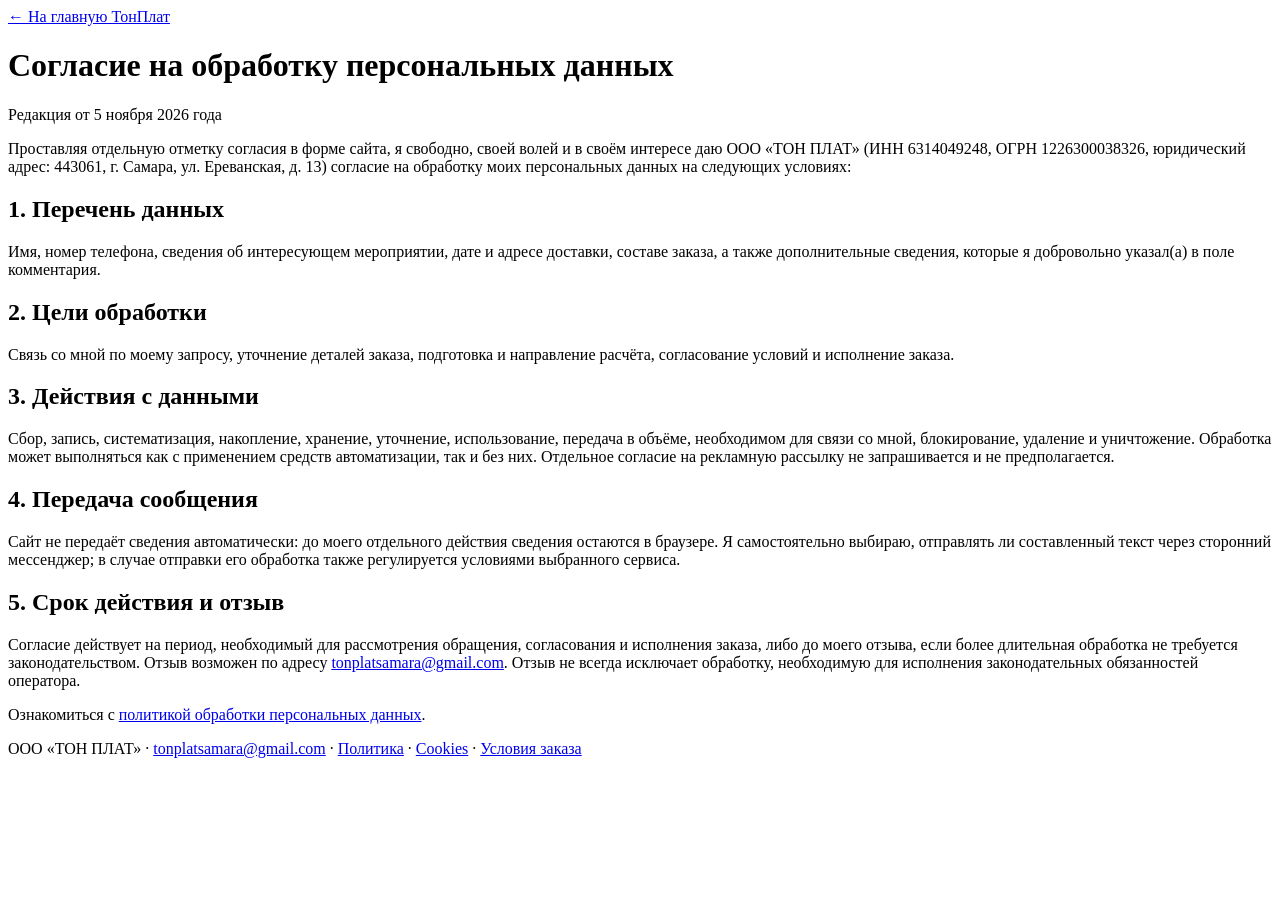
==== consent.html @ 61d186a9 "Add files via upload" ====
<!doctype html><html lang="ru"><head><meta charset="utf-8"><meta name="viewport" content="width=device-width,initial-scale=1"><meta name="robots" content="index,follow"><meta name="referrer" content="no-referrer"><meta name="theme-color" content="#FAF7F2"><meta http-equiv="Content-Security-Policy" content="default-src 'self'; base-uri 'self'; object-src 'none'; script-src 'none'; style-src 'self'; img-src 'self'; font-src 'self'; connect-src 'none'; frame-src 'none'; form-action 'none'; upgrade-insecure-requests"><link rel="icon" href="./favicon.png"><link rel="stylesheet" href="./legal.css"><title>Согласие на обработку персональных данных — ТонПлат</title></head><body class="legal-page"><header class="legal-top"><a href="./index.html">← На главную ТонПлат</a></header><main class="legal-card"><h1>Согласие на обработку персональных данных</h1><p class="legal-note">Редакция от 5 ноября 2026 года</p>
<p>Проставляя отдельную отметку согласия в форме сайта, я свободно, своей волей и в своём интересе даю ООО «ТОН ПЛАТ» (ИНН 6314049248, ОГРН 1226300038326, юридический адрес: 443061, г. Самара, ул. Ереванская, д. 13) согласие на обработку моих персональных данных на следующих условиях:</p>
<h2>1. Перечень данных</h2>
<p>Имя, номер телефона, сведения об интересующем мероприятии, дате и адресе доставки, составе заказа, а также дополнительные сведения, которые я добровольно указал(а) в поле комментария.</p>
<h2>2. Цели обработки</h2>
<p>Связь со мной по моему запросу, уточнение деталей заказа, подготовка и направление расчёта, согласование условий и исполнение заказа.</p>
<h2>3. Действия с данными</h2>
<p>Сбор, запись, систематизация, накопление, хранение, уточнение, использование, передача в объёме, необходимом для связи со мной, блокирование, удаление и уничтожение. Обработка может выполняться как с применением средств автоматизации, так и без них. Отдельное согласие на рекламную рассылку не запрашивается и не предполагается.</p>
<h2>4. Передача сообщения</h2>
<p>Сайт не передаёт сведения автоматически: до моего отдельного действия сведения остаются в браузере. Я самостоятельно выбираю, отправлять ли составленный текст через сторонний мессенджер; в случае отправки его обработка также регулируется условиями выбранного сервиса.</p>
<h2>5. Срок действия и отзыв</h2>
<p>Согласие действует на период, необходимый для рассмотрения обращения, согласования и исполнения заказа, либо до моего отзыва, если более длительная обработка не требуется законодательством. Отзыв возможен по адресу <a href="mailto:tonplatsamara@gmail.com">tonplatsamara@gmail.com</a>. Отзыв не всегда исключает обработку, необходимую для исполнения законодательных обязанностей оператора.</p>
<p>Ознакомиться с <a href="./privacy.html">политикой обработки персональных данных</a>.</p>
</main><footer class="legal-footer">ООО «ТОН ПЛАТ» · <a href="mailto:tonplatsamara@gmail.com">tonplatsamara@gmail.com</a> · <a href="./privacy.html">Политика</a> · <a href="./cookies.html">Cookies</a> · <a href="./terms.html">Условия заказа</a></footer></body></html>
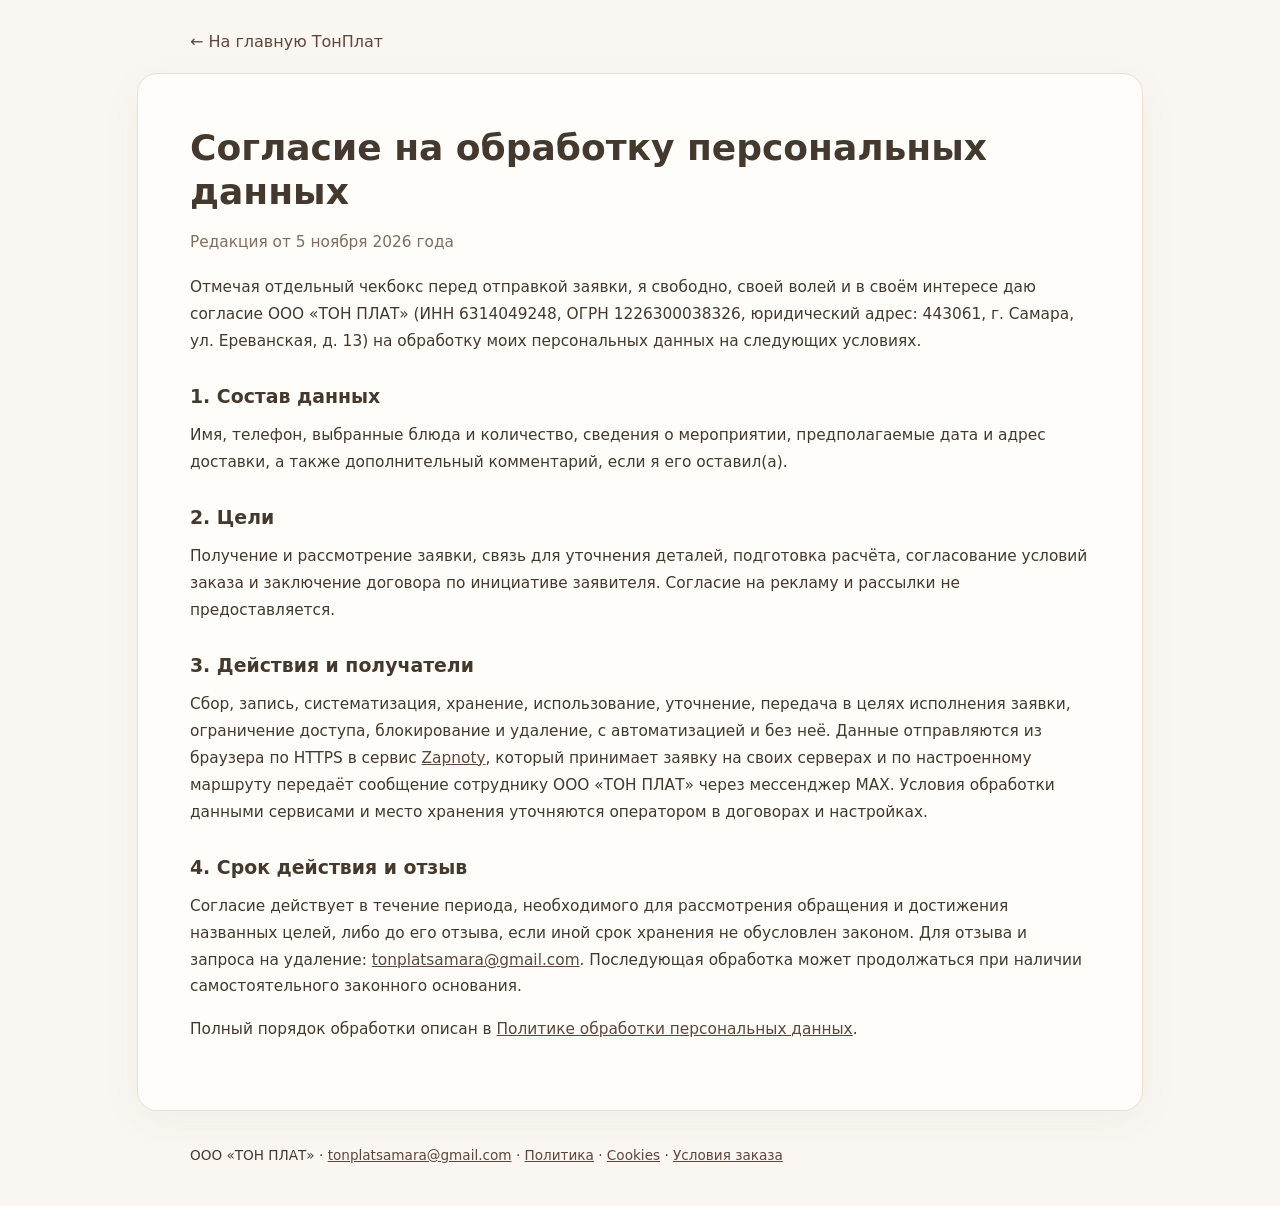
==== commit 0e41273d: "Add files via upload" ====
--- a/consent.html
+++ b/consent.html
@@ -1,14 +1,13 @@
-<!doctype html><html lang="ru"><head><meta charset="utf-8"><meta name="viewport" content="width=device-width,initial-scale=1"><meta name="robots" content="index,follow"><meta name="referrer" content="no-referrer"><meta name="theme-color" content="#FAF7F2"><meta http-equiv="Content-Security-Policy" content="default-src 'self'; base-uri 'self'; object-src 'none'; script-src 'none'; style-src 'self'; img-src 'self'; font-src 'self'; connect-src 'none'; frame-src 'none'; form-action 'none'; upgrade-insecure-requests"><link rel="icon" href="./favicon.png"><link rel="stylesheet" href="./legal.css"><title>Согласие на обработку персональных данных — ТонПлат</title></head><body class="legal-page"><header class="legal-top"><a href="./index.html">← На главную ТонПлат</a></header><main class="legal-card"><h1>Согласие на обработку персональных данных</h1><p class="legal-note">Редакция от 5 ноября 2026 года</p>
-<p>Проставляя отдельную отметку согласия в форме сайта, я свободно, своей волей и в своём интересе даю ООО «ТОН ПЛАТ» (ИНН 6314049248, ОГРН 1226300038326, юридический адрес: 443061, г. Самара, ул. Ереванская, д. 13) согласие на обработку моих персональных данных на следующих условиях:</p>
-<h2>1. Перечень данных</h2>
-<p>Имя, номер телефона, сведения об интересующем мероприятии, дате и адресе доставки, составе заказа, а также дополнительные сведения, которые я добровольно указал(а) в поле комментария.</p>
-<h2>2. Цели обработки</h2>
-<p>Связь со мной по моему запросу, уточнение деталей заказа, подготовка и направление расчёта, согласование условий и исполнение заказа.</p>
-<h2>3. Действия с данными</h2>
-<p>Сбор, запись, систематизация, накопление, хранение, уточнение, использование, передача в объёме, необходимом для связи со мной, блокирование, удаление и уничтожение. Обработка может выполняться как с применением средств автоматизации, так и без них. Отдельное согласие на рекламную рассылку не запрашивается и не предполагается.</p>
-<h2>4. Передача сообщения</h2>
-<p>Сайт не передаёт сведения автоматически: до моего отдельного действия сведения остаются в браузере. Я самостоятельно выбираю, отправлять ли составленный текст через сторонний мессенджер; в случае отправки его обработка также регулируется условиями выбранного сервиса.</p>
-<h2>5. Срок действия и отзыв</h2>
-<p>Согласие действует на период, необходимый для рассмотрения обращения, согласования и исполнения заказа, либо до моего отзыва, если более длительная обработка не требуется законодательством. Отзыв возможен по адресу <a href="mailto:tonplatsamara@gmail.com">tonplatsamara@gmail.com</a>. Отзыв не всегда исключает обработку, необходимую для исполнения законодательных обязанностей оператора.</p>
-<p>Ознакомиться с <a href="./privacy.html">политикой обработки персональных данных</a>.</p>
+<!DOCTYPE html>
+<html lang="ru"><head><meta charset="utf-8"/><meta content="width=device-width,initial-scale=1" name="viewport"/><meta content="index,follow" name="robots"/><meta content="no-referrer" name="referrer"/><meta content="#FAF7F2" name="theme-color"/><meta content="default-src 'self'; base-uri 'self'; object-src 'none'; script-src 'none'; style-src 'self'; img-src 'self'; font-src 'self'; connect-src 'none'; frame-src 'none'; form-action 'none'; upgrade-insecure-requests" http-equiv="Content-Security-Policy"/><link href="./favicon.png" rel="icon"/><link href="./legal.css" rel="stylesheet"/><title>Согласие на обработку персональных данных — ТонПлат</title></head><body class="legal-page"><header class="legal-top"><a href="./index.html">← На главную ТонПлат</a></header><main class="legal-card"><h1>Согласие на обработку персональных данных</h1><p class="legal-note">Редакция от 5 ноября 2026 года</p>
+<p>Отмечая отдельный чекбокс перед отправкой заявки, я свободно, своей волей и в своём интересе даю согласие ООО «ТОН ПЛАТ» (ИНН 6314049248, ОГРН 1226300038326, юридический адрес: 443061, г. Самара, ул. Ереванская, д. 13) на обработку моих персональных данных на следующих условиях.</p>
+<h2>1. Состав данных</h2>
+<p>Имя, телефон, выбранные блюда и количество, сведения о мероприятии, предполагаемые дата и адрес доставки, а также дополнительный комментарий, если я его оставил(а).</p>
+<h2>2. Цели</h2>
+<p>Получение и рассмотрение заявки, связь для уточнения деталей, подготовка расчёта, согласование условий заказа и заключение договора по инициативе заявителя. Согласие на рекламу и рассылки не предоставляется.</p>
+<h2>3. Действия и получатели</h2>
+<p>Сбор, запись, систематизация, хранение, использование, уточнение, передача в целях исполнения заявки, ограничение доступа, блокирование и удаление, с автоматизацией и без неё. Данные отправляются из браузера по HTTPS в сервис <a href="https://zapnoty.ru/">Zapnoty</a>, который принимает заявку на своих серверах и по настроенному маршруту передаёт сообщение сотруднику ООО «ТОН ПЛАТ» через мессенджер MAX. Условия обработки данными сервисами и место хранения уточняются оператором в договорах и настройках.</p>
+<h2>4. Срок действия и отзыв</h2>
+<p>Согласие действует в течение периода, необходимого для рассмотрения обращения и достижения названных целей, либо до его отзыва, если иной срок хранения не обусловлен законом. Для отзыва и запроса на удаление: <a href="mailto:tonplatsamara@gmail.com">tonplatsamara@gmail.com</a>. Последующая обработка может продолжаться при наличии самостоятельного законного основания.</p>
+<p>Полный порядок обработки описан в <a href="./privacy.html">Политике обработки персональных данных</a>.</p>
 </main><footer class="legal-footer">ООО «ТОН ПЛАТ» · <a href="mailto:tonplatsamara@gmail.com">tonplatsamara@gmail.com</a> · <a href="./privacy.html">Политика</a> · <a href="./cookies.html">Cookies</a> · <a href="./terms.html">Условия заказа</a></footer></body></html>
--- a/legal.css
+++ b/legal.css
@@ -0,0 +1,34 @@
+/* Лёгкие правовые блоки, без расширения подвала */
+.footer-bottom {display:block; padding-block:24px 28px; margin-block-start:32px; font-size: .82rem; line-height:1.55;}
+.footer-identity {display:flex; align-items:center; gap:6px 12px; flex-wrap:wrap;}
+.footer-identity strong {font-weight:700; color:var(--color-text-primary);}
+.footer-identity a, .footer-legal-links a {color:inherit; text-decoration:none;}
+.footer-identity a:hover, .footer-legal-links a:hover {text-decoration:underline;}
+.footer-legal-links {display:flex; gap:7px 20px; flex-wrap:wrap; padding-top:13px;}
+.footer-link-button {border:0; padding:0; font:inherit; color:inherit; background:none; cursor:pointer; text-decoration:underline; text-underline-offset:3px;}
+.privacy-form-consent {display:flex; gap:10px; align-items:flex-start; margin:12px 0 8px; font-size:.8rem; line-height:1.5; color:var(--color-text-secondary); cursor:pointer;}
+.privacy-form-consent input {width:18px; height:18px; margin:1px 0 0; flex-shrink:0; accent-color:var(--color-text-primary);}
+.privacy-form-consent a, .privacy-form-note a {color:var(--color-text-primary); text-underline-offset:2px;}
+.privacy-form-note {font-size:.77rem; color:var(--color-text-secondary); line-height:1.5; margin:0 0 12px;}
+.privacy-banner {position:fixed; z-index:1500; inset-inline:clamp(12px,3vw,36px); bottom:clamp(12px,3vw,24px); max-width:1050px; margin-inline:auto; background:#fffdfa; color:#43382c; border:1px solid #d9c8b9; border-radius:18px; padding:18px 20px; box-shadow:0 18px 60px rgba(36,27,22,.25); display:flex; gap:26px; align-items:center; justify-content:space-between;}
+.privacy-banner[hidden] {display:none!important;}
+.privacy-banner-content {min-width:0;}
+.privacy-banner-content strong {font-size:1rem;}
+.privacy-banner-content p {font-size:.82rem; line-height:1.55; margin:5px 0 4px;}
+.privacy-banner-content a {font-size:.81rem; color:#5d4e42; text-underline-offset:3px;}
+.privacy-banner-actions {display:flex; flex-wrap:wrap; gap:8px; flex-shrink:0;}
+.privacy-banner-actions .btn {white-space:nowrap; min-height:44px; font-size:.83rem;}
+@media(max-width:740px){.privacy-banner{display:block;padding:16px;max-height:calc(100dvh - 24px);overflow-y:auto;}.privacy-banner-actions{margin-top:13px;}.privacy-banner-actions .btn{flex:1;white-space:normal;}.footer-legal-links{gap:12px 17px;}}
+/* Страницы документов */
+.legal-page {background:#faf7f2; color:#44392e; font-family:system-ui,-apple-system,Segoe UI,Arial,sans-serif; min-height:100vh;}
+.legal-top {max-width:900px;margin:auto;padding:24px 24px 8px;}
+.legal-top a {color:#5f463c;text-decoration:none;}
+.legal-card {max-width:900px;margin:14px auto 36px;padding:clamp(24px,5vw,52px);background:#fffdfa;border:1px solid #e8dfd7;border-radius:20px;box-shadow:0 10px 40px rgba(71,55,44,.05);}
+.legal-card h1 {font-size:clamp(1.65rem,4vw,2.25rem);line-height:1.22;margin:0 0 8px;}
+.legal-card h2 {font-size:1.18rem; margin:30px 0 8px;}
+.legal-card p,.legal-card li {line-height:1.75;font-size:.96rem;}
+.legal-card ul {padding-left:22px;}
+.legal-card a {color:#5f463c;word-break:break-word;}
+.legal-note {font-size:.83rem;color:#806e60;margin-bottom:18px;}
+.legal-footer {max-width:900px;margin:0 auto;padding:0 24px 35px;font-size:.85rem;}
+.legal-footer a{color:#5f463c;}
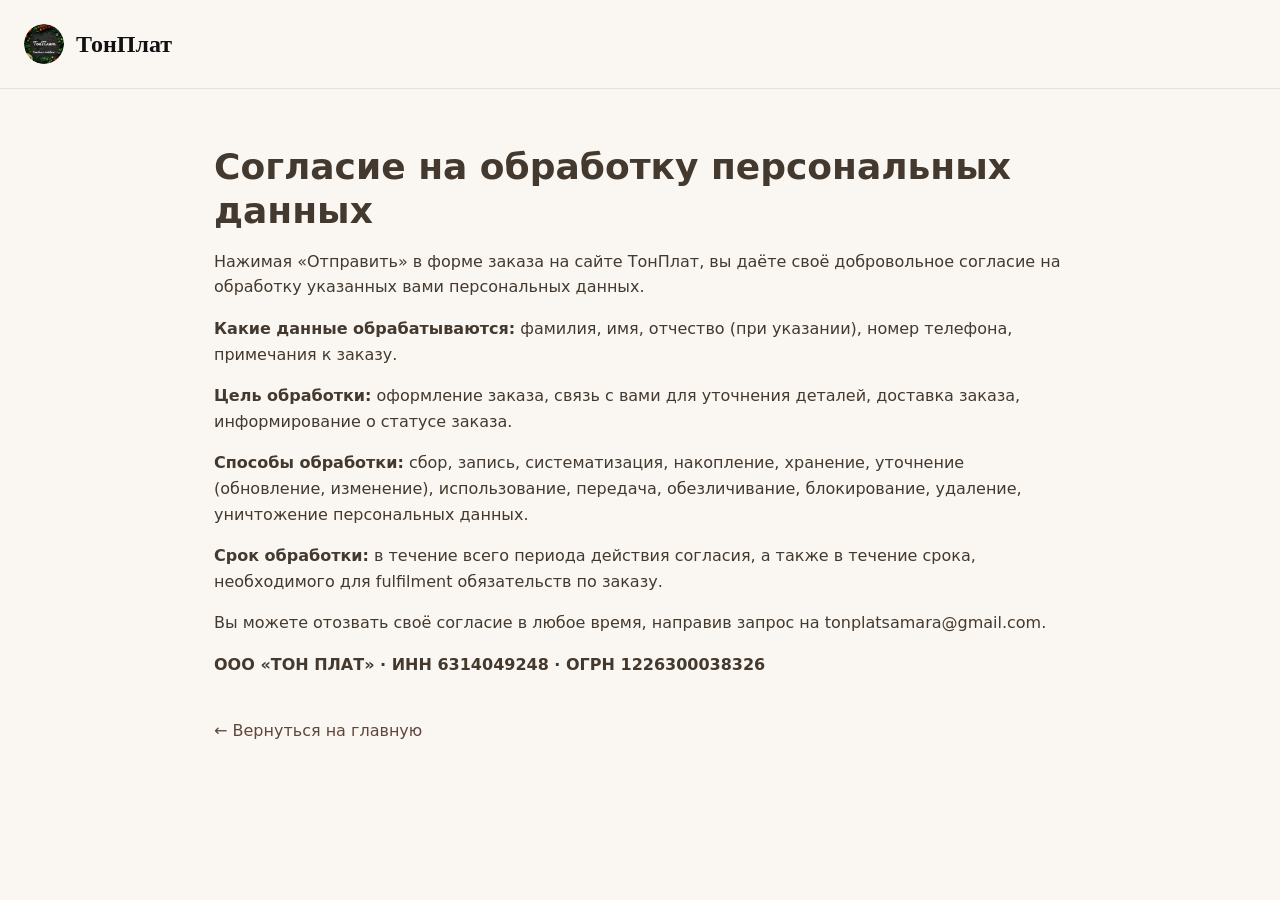
==== commit 8880c88e: "Add files via upload" ====
--- a/consent.html
+++ b/consent.html
@@ -1,13 +1,43 @@
 <!DOCTYPE html>
-<html lang="ru"><head><meta charset="utf-8"/><meta content="width=device-width,initial-scale=1" name="viewport"/><meta content="index,follow" name="robots"/><meta content="no-referrer" name="referrer"/><meta content="#FAF7F2" name="theme-color"/><meta content="default-src 'self'; base-uri 'self'; object-src 'none'; script-src 'none'; style-src 'self'; img-src 'self'; font-src 'self'; connect-src 'none'; frame-src 'none'; form-action 'none'; upgrade-insecure-requests" http-equiv="Content-Security-Policy"/><link href="./favicon.png" rel="icon"/><link href="./legal.css" rel="stylesheet"/><title>Согласие на обработку персональных данных — ТонПлат</title></head><body class="legal-page"><header class="legal-top"><a href="./index.html">← На главную ТонПлат</a></header><main class="legal-card"><h1>Согласие на обработку персональных данных</h1><p class="legal-note">Редакция от 5 ноября 2026 года</p>
-<p>Отмечая отдельный чекбокс перед отправкой заявки, я свободно, своей волей и в своём интересе даю согласие ООО «ТОН ПЛАТ» (ИНН 6314049248, ОГРН 1226300038326, юридический адрес: 443061, г. Самара, ул. Ереванская, д. 13) на обработку моих персональных данных на следующих условиях.</p>
-<h2>1. Состав данных</h2>
-<p>Имя, телефон, выбранные блюда и количество, сведения о мероприятии, предполагаемые дата и адрес доставки, а также дополнительный комментарий, если я его оставил(а).</p>
-<h2>2. Цели</h2>
-<p>Получение и рассмотрение заявки, связь для уточнения деталей, подготовка расчёта, согласование условий заказа и заключение договора по инициативе заявителя. Согласие на рекламу и рассылки не предоставляется.</p>
-<h2>3. Действия и получатели</h2>
-<p>Сбор, запись, систематизация, хранение, использование, уточнение, передача в целях исполнения заявки, ограничение доступа, блокирование и удаление, с автоматизацией и без неё. Данные отправляются из браузера по HTTPS в сервис <a href="https://zapnoty.ru/">Zapnoty</a>, который принимает заявку на своих серверах и по настроенному маршруту передаёт сообщение сотруднику ООО «ТОН ПЛАТ» через мессенджер MAX. Условия обработки данными сервисами и место хранения уточняются оператором в договорах и настройках.</p>
-<h2>4. Срок действия и отзыв</h2>
-<p>Согласие действует в течение периода, необходимого для рассмотрения обращения и достижения названных целей, либо до его отзыва, если иной срок хранения не обусловлен законом. Для отзыва и запроса на удаление: <a href="mailto:tonplatsamara@gmail.com">tonplatsamara@gmail.com</a>. Последующая обработка может продолжаться при наличии самостоятельного законного основания.</p>
-<p>Полный порядок обработки описан в <a href="./privacy.html">Политике обработки персональных данных</a>.</p>
-</main><footer class="legal-footer">ООО «ТОН ПЛАТ» · <a href="mailto:tonplatsamara@gmail.com">tonplatsamara@gmail.com</a> · <a href="./privacy.html">Политика</a> · <a href="./cookies.html">Cookies</a> · <a href="./terms.html">Условия заказа</a></footer></body></html>+<html lang="ru">
+<head>
+  <meta charset="utf-8">
+  <meta name="viewport" content="width=device-width, initial-scale=1, viewport-fit=cover">
+  <title>Согласие на обработку персональных данных — ТонПлат</title>
+  <meta name="theme-color" content="#FAF7F2">
+  <link rel="icon" type="image/png" sizes="64x64" href="./favicon.png">
+  <style>
+    * { box-sizing: border-box; }
+    html, body { margin: 0; padding: 0; background: #faf7f2; color: #44392e; font-family: system-ui, -apple-system, Segoe UI, Arial, sans-serif; line-height: 1.6; }
+    a { color: #5f463c; text-decoration: underline; }
+    .container { max-width: 900px; margin: 0 auto; padding: 24px; }
+    header { padding: 24px; border-bottom: 1px solid #e8dfd7; margin-bottom: 32px; }
+    .brand { display: flex; align-items: center; gap: 12px; text-decoration: none; color: #111; font-weight: 700; font-size: 1.5rem; font-family: 'Trebuchet MS', 'Palatino Linotype', serif; }
+    .brand img { width: 40px; height: 40px; border-radius: 50%; }
+    h1 { font-size: clamp(1.65rem, 4vw, 2.25rem); line-height: 1.22; margin: 0 0 16px; }
+    p { margin: 0 0 16px; }
+    .back { display: inline-block; margin-top: 24px; color: #5f463c; text-decoration: none; }
+    .back:hover { text-decoration: underline; }
+    @media (max-width: 600px) { .container { padding: 16px; } }
+  </style>
+</head>
+<body>
+  <header>
+    <a class="brand" href="./index.html">
+      <img src="./logo.png" width="40" height="40" alt="ТонПлат">
+      <span>ТонПлат</span>
+    </a>
+  </header>
+  <div class="container">
+    <h1>Согласие на обработку персональных данных</h1>
+    <p>Нажимая «Отправить» в форме заказа на сайте ТонПлат, вы даёте своё добровольное согласие на обработку указанных вами персональных данных.</p>
+    <p><strong>Какие данные обрабатываются:</strong> фамилия, имя, отчество (при указании), номер телефона, примечания к заказу.</p>
+    <p><strong>Цель обработки:</strong> оформление заказа, связь с вами для уточнения деталей, доставка заказа, информирование о статусе заказа.</p>
+    <p><strong>Способы обработки:</strong> сбор, запись, систематизация, накопление, хранение, уточнение (обновление, изменение), использование, передача, обезличивание, блокирование, удаление, уничтожение персональных данных.</p>
+    <p><strong>Срок обработки:</strong> в течение всего периода действия согласия, а также в течение срока, необходимого для fulfilment обязательств по заказу.</p>
+    <p>Вы можете отозвать своё согласие в любое время, направив запрос на tonplatsamara@gmail.com.</p>
+    <p><strong>ООО «ТОН ПЛАТ» · ИНН 6314049248 · ОГРН 1226300038326</strong></p>
+    <a class="back" href="./index.html">← Вернуться на главную</a>
+  </div>
+</body>
+</html>
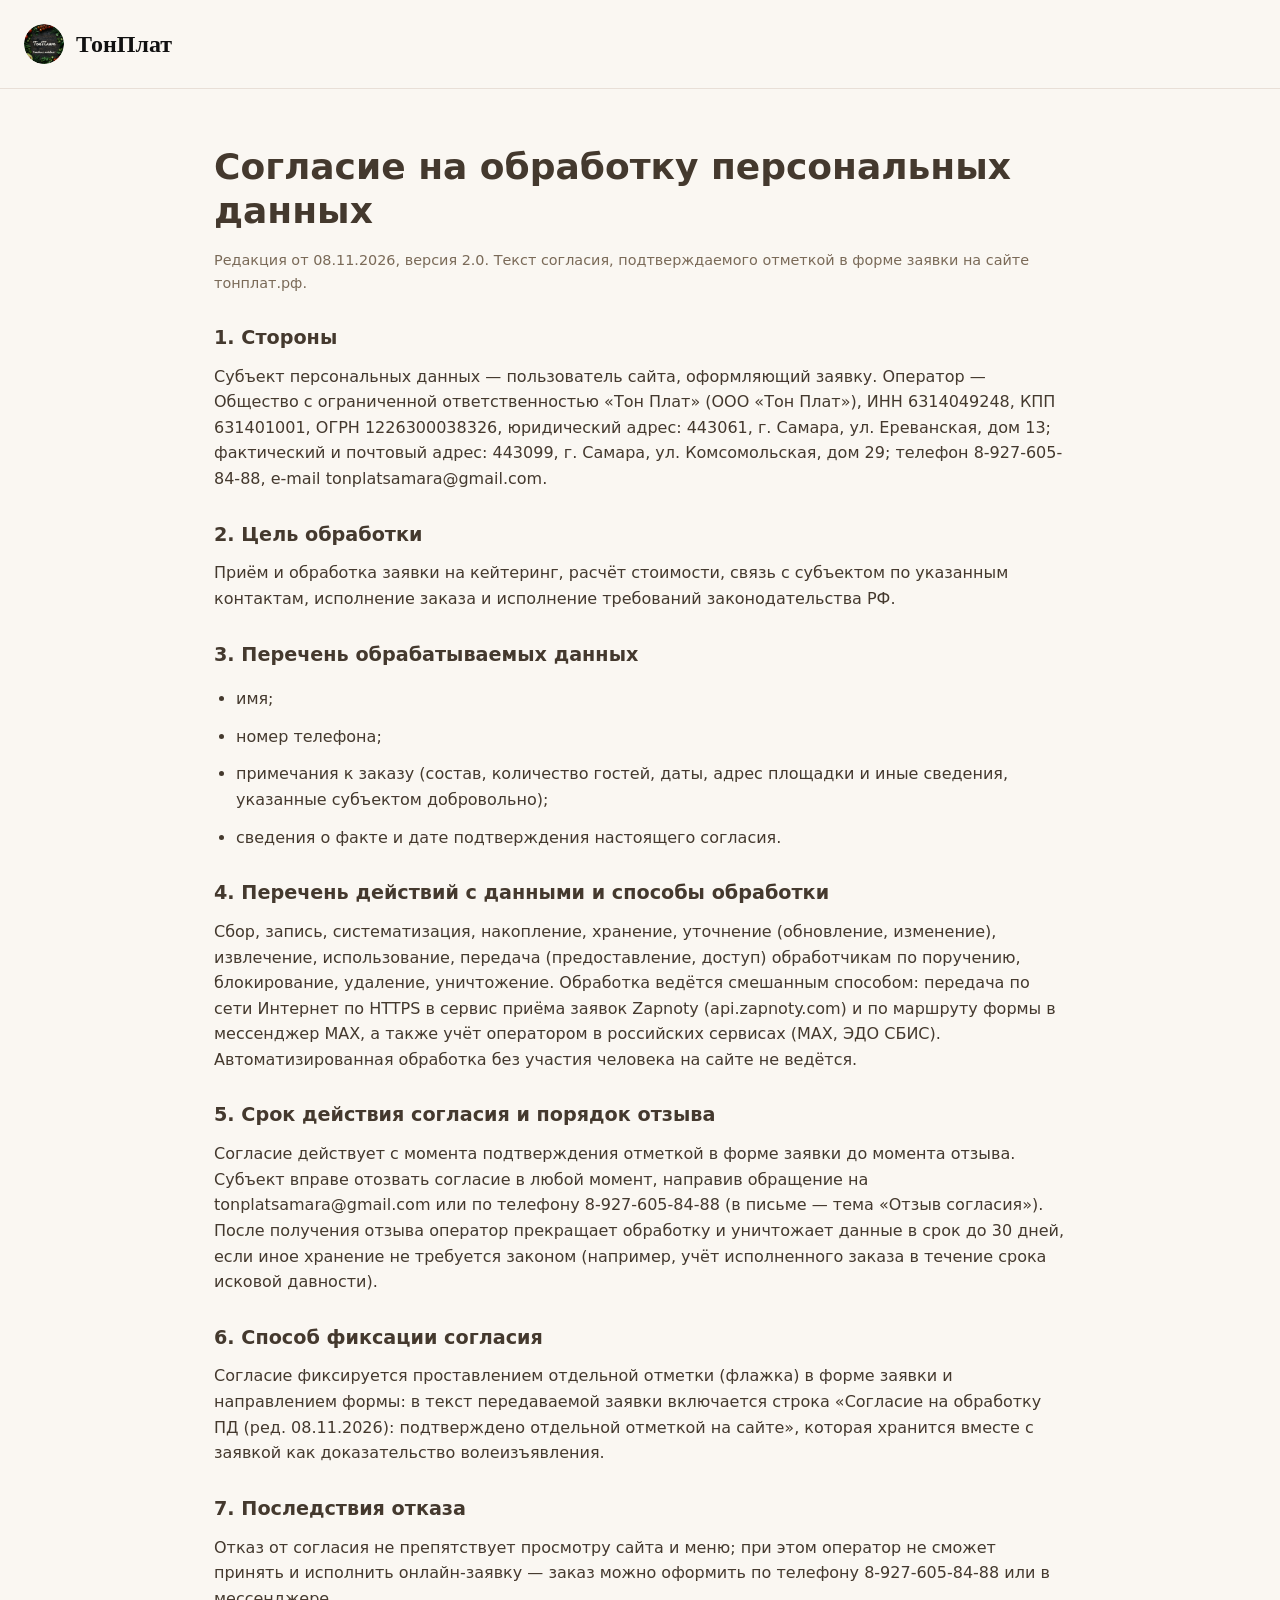
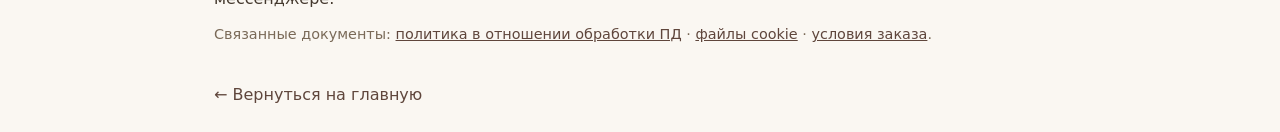
==== commit aba1d446: "Add files via upload" ====
--- a/consent.html
+++ b/consent.html
@@ -15,9 +15,12 @@
     .brand { display: flex; align-items: center; gap: 12px; text-decoration: none; color: #111; font-weight: 700; font-size: 1.5rem; font-family: 'Trebuchet MS', 'Palatino Linotype', serif; }
     .brand img { width: 40px; height: 40px; border-radius: 50%; }
     h1 { font-size: clamp(1.65rem, 4vw, 2.25rem); line-height: 1.22; margin: 0 0 16px; }
-    p { margin: 0 0 16px; }
+    h2 { font-size: 1.2rem; margin: 28px 0 10px; }
+    p, li { margin: 0 0 12px; }
+    ul { padding-left: 22px; }
     .back { display: inline-block; margin-top: 24px; color: #5f463c; text-decoration: none; }
     .back:hover { text-decoration: underline; }
+    .meta { color: #7a6a58; font-size: 0.9rem; }
     @media (max-width: 600px) { .container { padding: 16px; } }
   </style>
 </head>
@@ -30,13 +33,35 @@
   </header>
   <div class="container">
     <h1>Согласие на обработку персональных данных</h1>
-    <p>Нажимая «Отправить» в форме заказа на сайте ТонПлат, вы даёте своё добровольное согласие на обработку указанных вами персональных данных.</p>
-    <p><strong>Какие данные обрабатываются:</strong> фамилия, имя, отчество (при указании), номер телефона, примечания к заказу.</p>
-    <p><strong>Цель обработки:</strong> оформление заказа, связь с вами для уточнения деталей, доставка заказа, информирование о статусе заказа.</p>
-    <p><strong>Способы обработки:</strong> сбор, запись, систематизация, накопление, хранение, уточнение (обновление, изменение), использование, передача, обезличивание, блокирование, удаление, уничтожение персональных данных.</p>
-    <p><strong>Срок обработки:</strong> в течение всего периода действия согласия, а также в течение срока, необходимого для fulfilment обязательств по заказу.</p>
-    <p>Вы можете отозвать своё согласие в любое время, направив запрос на tonplatsamara@gmail.com.</p>
-    <p><strong>ООО «ТОН ПЛАТ» · ИНН 6314049248 · ОГРН 1226300038326</strong></p>
+    <p class="meta">Редакция от 08.11.2026, версия 2.0. Текст согласия, подтверждаемого отметкой в форме заявки на сайте тонплат.рф.</p>
+
+    <h2>1. Стороны</h2>
+    <p>Субъект персональных данных — пользователь сайта, оформляющий заявку. Оператор — Общество с ограниченной ответственностью «Тон Плат» (ООО «Тон Плат»), ИНН 6314049248, КПП 631401001, ОГРН 1226300038326, юридический адрес: 443061, г. Самара, ул. Ереванская, дом 13; фактический и почтовый адрес: 443099, г. Самара, ул. Комсомольская, дом 29; телефон 8-927-605-84-88, e-mail tonplatsamara@gmail.com.</p>
+
+    <h2>2. Цель обработки</h2>
+    <p>Приём и обработка заявки на кейтеринг, расчёт стоимости, связь с субъектом по указанным контактам, исполнение заказа и исполнение требований законодательства РФ.</p>
+
+    <h2>3. Перечень обрабатываемых данных</h2>
+    <ul>
+      <li>имя;</li>
+      <li>номер телефона;</li>
+      <li>примечания к заказу (состав, количество гостей, даты, адрес площадки и иные сведения, указанные субъектом добровольно);</li>
+      <li>сведения о факте и дате подтверждения настоящего согласия.</li>
+    </ul>
+
+    <h2>4. Перечень действий с данными и способы обработки</h2>
+    <p>Сбор, запись, систематизация, накопление, хранение, уточнение (обновление, изменение), извлечение, использование, передача (предоставление, доступ) обработчикам по поручению, блокирование, удаление, уничтожение. Обработка ведётся смешанным способом: передача по сети Интернет по HTTPS в сервис приёма заявок Zapnoty (api.zapnoty.com) и по маршруту формы в мессенджер MAX, а также учёт оператором в российских сервисах (MAX, ЭДО СБИС). Автоматизированная обработка без участия человека на сайте не ведётся.</p>
+
+    <h2>5. Срок действия согласия и порядок отзыва</h2>
+    <p>Согласие действует с момента подтверждения отметкой в форме заявки до момента отзыва. Субъект вправе отозвать согласие в любой момент, направив обращение на tonplatsamara@gmail.com или по телефону 8-927-605-84-88 (в письме — тема «Отзыв согласия»). После получения отзыва оператор прекращает обработку и уничтожает данные в срок до 30 дней, если иное хранение не требуется законом (например, учёт исполненного заказа в течение срока исковой давности).</p>
+
+    <h2>6. Способ фиксации согласия</h2>
+    <p>Согласие фиксируется проставлением отдельной отметки (флажка) в форме заявки и направлением формы: в текст передаваемой заявки включается строка «Согласие на обработку ПД (ред. 08.11.2026): подтверждено отдельной отметкой на сайте», которая хранится вместе с заявкой как доказательство волеизъявления.</p>
+
+    <h2>7. Последствия отказа</h2>
+    <p>Отказ от согласия не препятствует просмотру сайта и меню; при этом оператор не сможет принять и исполнить онлайн-заявку — заказ можно оформить по телефону 8-927-605-84-88 или в мессенджере.</p>
+
+    <p class="meta">Связанные документы: <a href="./privacy.html">политика в отношении обработки ПД</a> · <a href="./cookies.html">файлы cookie</a> · <a href="./terms.html">условия заказа</a>.</p>
     <a class="back" href="./index.html">← Вернуться на главную</a>
   </div>
 </body>
